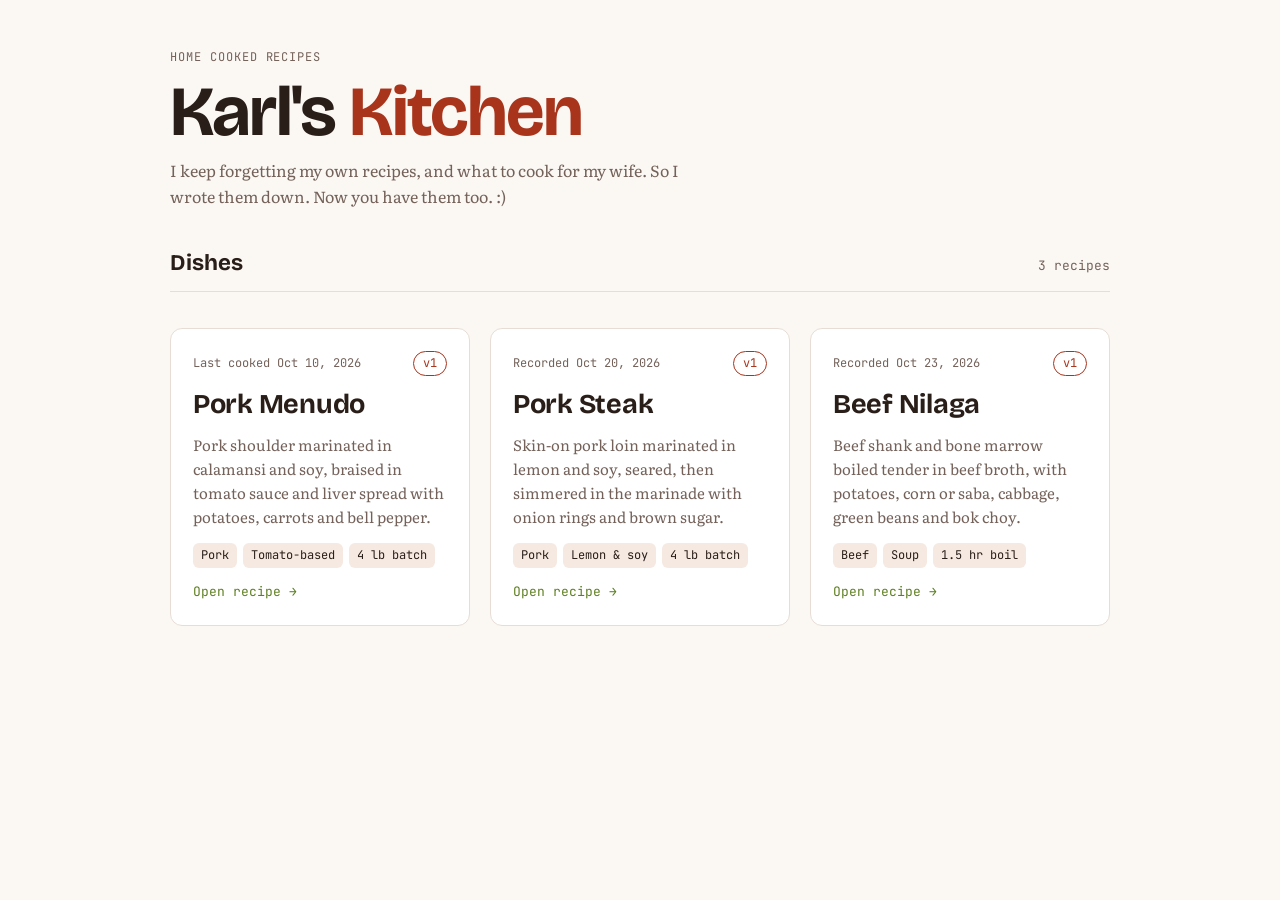
==== index.html @ 07b54854 "initialize" ====
<!doctype html>
<html lang="en">
<head>
  <meta charset="utf-8">
  <meta name="viewport" content="width=device-width, initial-scale=1, viewport-fit=cover">
  <title>Karl's Kitchen</title>
  <meta name="description" content="Karl's home-cooked Filipino recipes.">
  <link rel="preconnect" href="https://fonts.googleapis.com">
  <link rel="preconnect" href="https://fonts.gstatic.com" crossorigin>
  <link rel="stylesheet" href="https://fonts.googleapis.com/css2?family=Bricolage+Grotesque:opsz,wght@12..96,500;12..96,700&family=Literata:opsz,wght@7..72,400;7..72,600&family=JetBrains+Mono:wght@400;500&display=swap">
  <link rel="stylesheet" href="css/home.css">
</head>
<body>
<div class="wrap">
  <header>
    <div class="eyebrow">Home cooked recipes</div>
    <h1>Karl's <span>Kitchen</span></h1>
    <p class="lede">I keep forgetting my own recipes, and what to cook for my wife. So I wrote them down. Now you have them too. :)</p>
  </header>

  <section aria-labelledby="dishes-h">
    <div class="bar"><h2 id="dishes-h">Dishes</h2><span>3 recipes</span></div>
  </section>

  <div class="grid">
    <a class="dish" href="recipes/pork-menudo.html">
      <div class="dish-top"><span>Last cooked Oct 10, 2026</span><span class="ver">v1</span></div>
      <h3>Pork Menudo</h3>
      <p>Pork shoulder marinated in calamansi and soy, braised in tomato sauce and liver spread with potatoes, carrots and bell pepper.</p>
      <div class="tags"><span class="tag">Pork</span><span class="tag">Tomato-based</span><span class="tag">4 lb batch</span></div>
      <span class="open">Open recipe →</span>
    </a>

    <a class="dish" href="recipes/pork-steak.html">
      <div class="dish-top"><span>Recorded Oct 20, 2026</span><span class="ver">v1</span></div>
      <h3>Pork Steak</h3>
      <p>Skin-on pork loin marinated in lemon and soy, seared, then simmered in the marinade with onion rings and brown sugar.</p>
      <div class="tags"><span class="tag">Pork</span><span class="tag">Lemon &amp; soy</span><span class="tag">4 lb batch</span></div>
      <span class="open">Open recipe →</span>
    </a>

    <a class="dish" href="recipes/beef-nilaga.html">
      <div class="dish-top"><span>Recorded Oct 23, 2026</span><span class="ver">v1</span></div>
      <h3>Beef Nilaga</h3>
      <p>Beef shank and bone marrow boiled tender in beef broth, with potatoes, corn or saba, cabbage, green beans and bok choy.</p>
      <div class="tags"><span class="tag">Beef</span><span class="tag">Soup</span><span class="tag">1.5 hr boil</span></div>
      <span class="open">Open recipe →</span>
    </a>

  </div>
</div>
</body>
</html>
---- css/home.css ----
* { box-sizing: border-box; }
html { color-scheme: light; }
body { margin: 0; }
img { max-width: 100%; }
[hidden] { display: none !important; }
/* Layout: one column; a short header, then a grid of dish cards that grows as recipes are added */
:root {
  --bg: #fbf8f4;
  --surface: #ffffff;
  --fg: #2a1e19;
  --muted: #74625a;
  --line: #e7ddd5;
  --sauce: #a8341c;
  --calamansi: #5d7f1e;
  --tint: #f6e9e2;
  --display: "Bricolage Grotesque", "Segoe UI", system-ui, sans-serif;
  --body: "Literata", Georgia, "Times New Roman", serif;
  --mono: "JetBrains Mono", ui-monospace, Menlo, monospace;
}
@media (prefers-color-scheme: dark) {
  :root:not([data-theme="light"]) {
    --bg: #1a1412; --surface: #231b18; --fg: #f1e7e1; --muted: #b3a097;
    --line: #3a2e29; --sauce: #e8735a; --calamansi: #a7c95a; --tint: #2e211d;
    color-scheme: dark;
  }
}
:root[data-theme="dark"] {
  --bg: #1a1412; --surface: #231b18; --fg: #f1e7e1; --muted: #b3a097;
  --line: #3a2e29; --sauce: #e8735a; --calamansi: #a7c95a; --tint: #2e211d;
  color-scheme: dark;
}
body { background: var(--bg); color: var(--fg); font-family: var(--body); font-size: 16px; line-height: 1.6; }
.wrap { max-width: 980px; margin: 0 auto; padding-inline: 20px; padding-block: 48px 64px; display: grid; gap: 36px; }

header { display: grid; gap: 12px; }
.eyebrow { font-family: var(--mono); font-size: 12px; letter-spacing: .08em; text-transform: uppercase; color: var(--muted); }
h1 { font-family: var(--display); font-weight: 700; font-size: clamp(2.6rem, 8vw, 4.4rem); line-height: .95; margin: 0; letter-spacing: -.025em; text-wrap: balance; }
h1 span { color: var(--sauce); }
.lede { max-width: 60ch; color: var(--muted); margin: 0; }

.bar { display: flex; justify-content: space-between; align-items: baseline; gap: 12px; flex-wrap: wrap; border-bottom: 1px solid var(--line); padding-bottom: 10px; }
.bar h2 { font-family: var(--display); font-weight: 700; font-size: 1.4rem; margin: 0; }
.bar span { font-family: var(--mono); font-size: 13px; color: var(--muted); font-variant-numeric: tabular-nums; }

.grid { display: grid; grid-template-columns: repeat(auto-fill, minmax(280px, 1fr)); gap: 20px; }

a.dish { display: grid; gap: 14px; text-decoration: none; color: inherit; background: var(--surface); border: 1px solid var(--line); border-radius: 12px; padding: 22px; transition: border-color .15s, transform .15s; }
a.dish:hover { border-color: var(--sauce); transform: translateY(-2px); }
a.dish:focus-visible { outline: 2px solid var(--calamansi); outline-offset: 3px; }
.dish-top { display: flex; justify-content: space-between; align-items: center; gap: 8px; font-family: var(--mono); font-size: 12px; color: var(--muted); }
.ver { color: var(--sauce); border: 1px solid currentColor; border-radius: 999px; padding: 2px 9px; }
.dish h3 { font-family: var(--display); font-weight: 700; font-size: 1.7rem; line-height: 1.05; margin: 0; letter-spacing: -.01em; }
.dish p { margin: 0; font-size: 15px; color: var(--muted); }
.tags { display: flex; flex-wrap: wrap; gap: 6px; }
.tag { font-family: var(--mono); font-size: 12px; background: var(--tint); border-radius: 6px; padding: 3px 8px; }
.open { font-family: var(--mono); font-size: 13px; color: var(--calamansi); }

.next { border: 1.5px dashed var(--line); border-radius: 12px; padding: 22px; display: grid; gap: 8px; align-content: start; color: var(--muted); }
.next strong { font-family: var(--display); font-size: 1.15rem; color: var(--fg); }
.next p { margin: 0; font-size: 15px; }

@media (prefers-reduced-motion: reduce) { a.dish { transition: none; } a.dish:hover { transform: none; } }
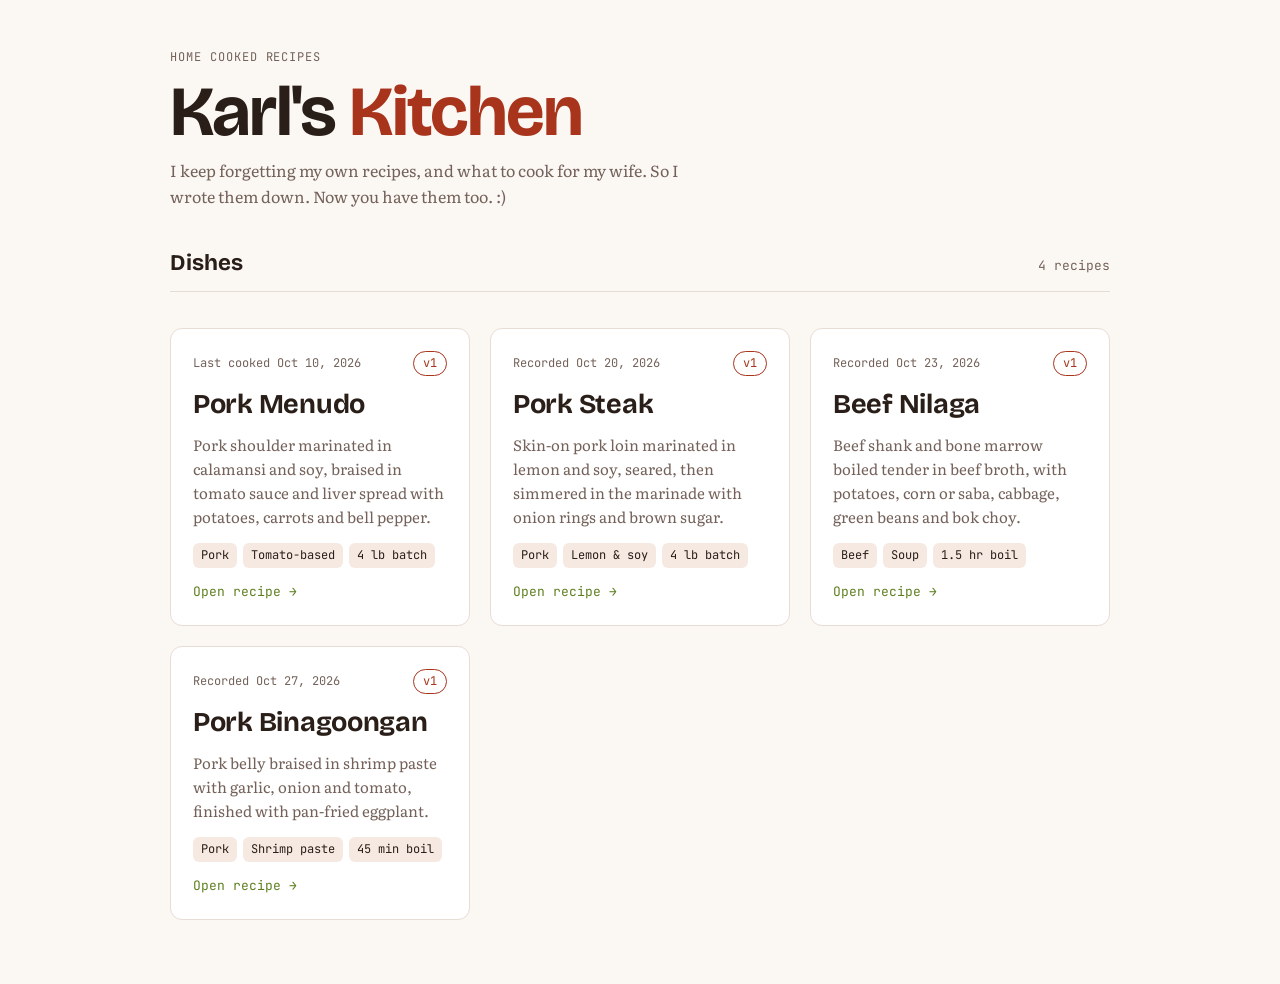
==== commit 4a57dd8f: "added pork binagooongan" ====
--- a/index.html
+++ b/index.html
@@ -19,7 +19,7 @@
   </header>
 
   <section aria-labelledby="dishes-h">
-    <div class="bar"><h2 id="dishes-h">Dishes</h2><span>3 recipes</span></div>
+    <div class="bar"><h2 id="dishes-h">Dishes</h2><span>4 recipes</span></div>
   </section>
 
   <div class="grid">
@@ -47,6 +47,14 @@
       <span class="open">Open recipe →</span>
     </a>
 
+    <a class="dish" href="recipes/pork-binagoongan.html">
+      <div class="dish-top"><span>Recorded Oct 27, 2026</span><span class="ver">v1</span></div>
+      <h3>Pork Binagoongan</h3>
+      <p>Pork belly braised in shrimp paste with garlic, onion and tomato, finished with pan-fried eggplant.</p>
+      <div class="tags"><span class="tag">Pork</span><span class="tag">Shrimp paste</span><span class="tag">45 min boil</span></div>
+      <span class="open">Open recipe →</span>
+    </a>
+
   </div>
 </div>
 </body>
--- a/css/home.css
+++ b/css/home.css
@@ -1,5 +1,5 @@
 * { box-sizing: border-box; }
-html { color-scheme: light; }
+html { color-scheme: light only; }
 body { margin: 0; }
 img { max-width: 100%; }
 [hidden] { display: none !important; }
@@ -16,18 +16,6 @@
   --display: "Bricolage Grotesque", "Segoe UI", system-ui, sans-serif;
   --body: "Literata", Georgia, "Times New Roman", serif;
   --mono: "JetBrains Mono", ui-monospace, Menlo, monospace;
-}
-@media (prefers-color-scheme: dark) {
-  :root:not([data-theme="light"]) {
-    --bg: #1a1412; --surface: #231b18; --fg: #f1e7e1; --muted: #b3a097;
-    --line: #3a2e29; --sauce: #e8735a; --calamansi: #a7c95a; --tint: #2e211d;
-    color-scheme: dark;
-  }
-}
-:root[data-theme="dark"] {
-  --bg: #1a1412; --surface: #231b18; --fg: #f1e7e1; --muted: #b3a097;
-  --line: #3a2e29; --sauce: #e8735a; --calamansi: #a7c95a; --tint: #2e211d;
-  color-scheme: dark;
 }
 body { background: var(--bg); color: var(--fg); font-family: var(--body); font-size: 16px; line-height: 1.6; }
 .wrap { max-width: 980px; margin: 0 auto; padding-inline: 20px; padding-block: 48px 64px; display: grid; gap: 36px; }
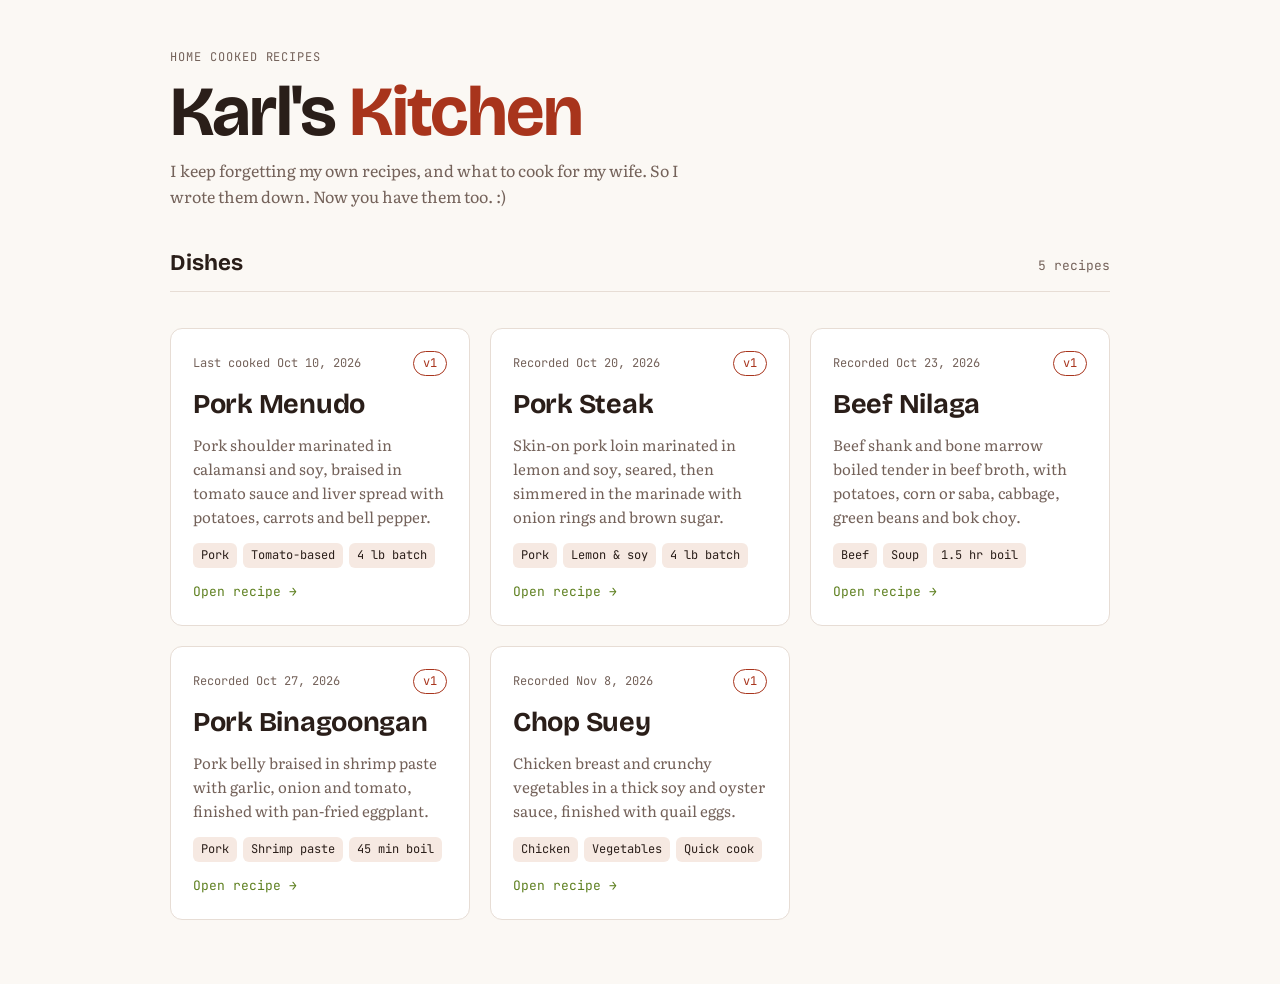
==== commit 3fcf2547: "added chopseuy and optimized" ====
--- a/index.html
+++ b/index.html
@@ -19,7 +19,7 @@
   </header>
 
   <section aria-labelledby="dishes-h">
-    <div class="bar"><h2 id="dishes-h">Dishes</h2><span>4 recipes</span></div>
+    <div class="bar"><h2 id="dishes-h">Dishes</h2><span>5 recipes</span></div>
   </section>
 
   <div class="grid">
@@ -55,6 +55,14 @@
       <span class="open">Open recipe →</span>
     </a>
 
+    <a class="dish" href="recipes/chop-suey.html">
+      <div class="dish-top"><span>Recorded Nov 8, 2026</span><span class="ver">v1</span></div>
+      <h3>Chop Suey</h3>
+      <p>Chicken breast and crunchy vegetables in a thick soy and oyster sauce, finished with quail eggs.</p>
+      <div class="tags"><span class="tag">Chicken</span><span class="tag">Vegetables</span><span class="tag">Quick cook</span></div>
+      <span class="open">Open recipe →</span>
+    </a>
+
   </div>
 </div>
 </body>
